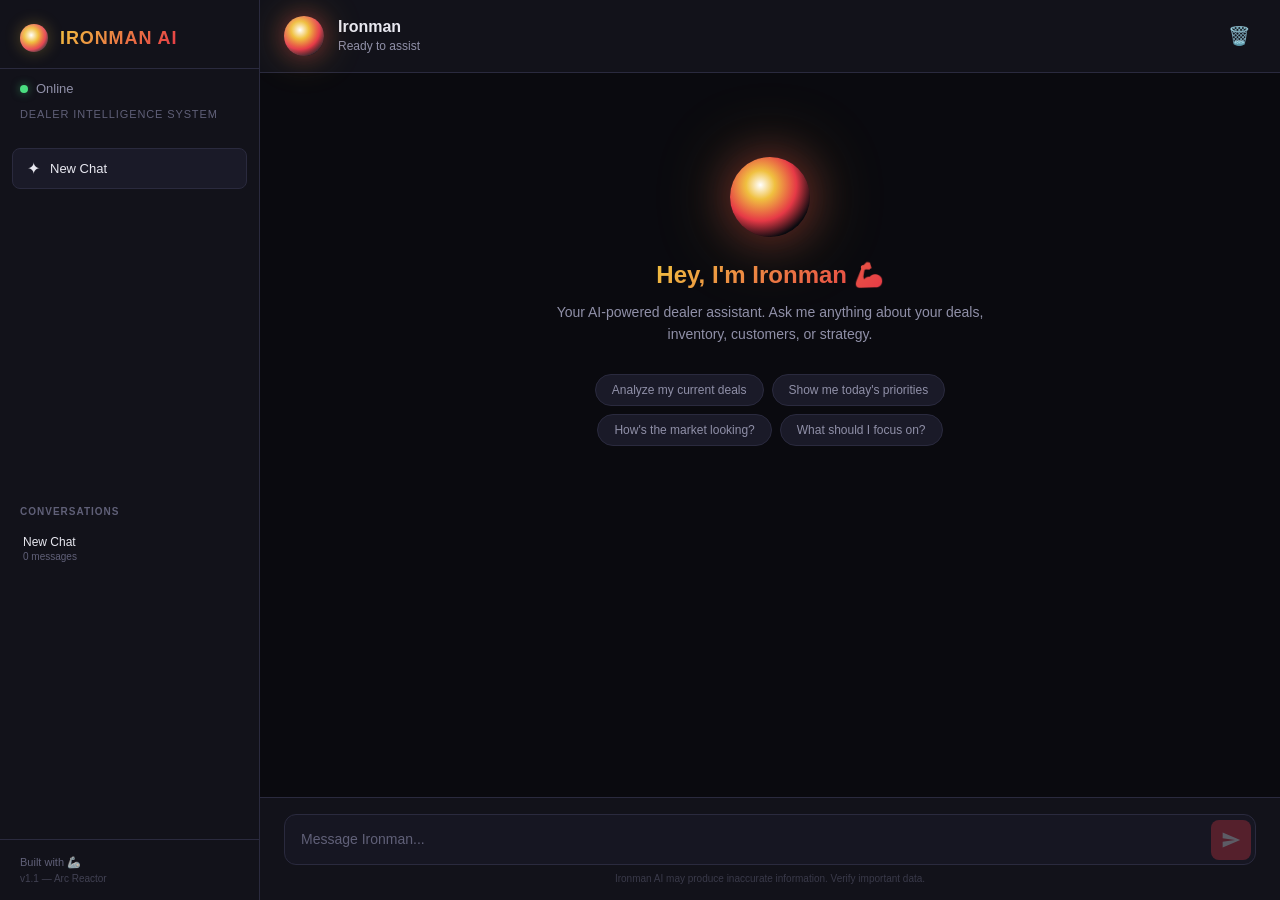
==== index.html @ 2b6a8eef "v1.1 — Ironman fully implemented 🦾 - Secure backend: Gateway token via env vars (no more hardcoded s" ====
<!DOCTYPE html>
<html lang="en">
<head>
  <meta charset="UTF-8" />
  <meta name="viewport" content="width=device-width, initial-scale=1.0" />
  <title>Ironman AI — Dealer Assistant</title>
  <link rel="stylesheet" href="style.css" />
  <link rel="icon" type="image/svg+xml" href="data:image/svg+xml,<svg xmlns='http://www.w3.org/2000/svg' viewBox='0 0 100 100'><text y='.9em' font-size='90'>🦾</text></svg>" />
</head>
<body>
  <div class="app">
    <!-- Sidebar -->
    <aside class="sidebar" id="sidebar">
      <div class="sidebar-header">
        <div class="logo">
          <div class="arc-reactor-sm"></div>
          <span class="logo-text">IRONMAN AI</span>
        </div>
      </div>
      <div class="sidebar-info">
        <div class="status-dot" id="statusDot"></div>
        <span id="statusText">Online</span>
      </div>
      <div class="sidebar-info subtitle">Dealer Intelligence System</div>
      <nav class="sidebar-nav">
        <button class="nav-btn active" onclick="newChat()">
          <span class="nav-icon">✦</span> New Chat
        </button>
      </nav>
      <div class="sidebar-conversations">
        <div class="conv-header">Conversations</div>
        <div id="conversationList"></div>
      </div>
      <div class="sidebar-footer">
        <div class="brand">Built with 🦾</div>
        <div class="version">v1.1 — Arc Reactor</div>
      </div>
    </aside>

    <!-- Main Chat Area -->
    <main class="chat-area">
      <!-- Header -->
      <header class="chat-header">
        <button class="menu-btn" id="menuToggle" aria-label="Toggle sidebar">☰</button>
        <div class="header-avatar">
          <div class="arc-reactor-pulse"></div>
        </div>
        <div class="header-info">
          <h1>Ironman</h1>
          <span class="header-sub">Ready to assist</span>
        </div>
        <div class="header-actions">
          <button class="icon-btn" onclick="clearChat()" title="Clear conversation">🗑️</button>
        </div>
      </header>

      <!-- Messages -->
      <div class="messages" id="messages">
        <div class="welcome">
          <div class="welcome-icon">
            <div class="arc-reactor-lg"></div>
          </div>
          <h2>Hey, I'm Ironman 🦾</h2>
          <p>Your AI-powered dealer assistant. Ask me anything about your deals, inventory, customers, or strategy.</p>
          <div class="suggestions">
            <button class="suggestion-chip" onclick="sendSuggestion('Analyze my current deals')">Analyze my current deals</button>
            <button class="suggestion-chip" onclick="sendSuggestion('Show me today\'s priorities')">Show me today's priorities</button>
            <button class="suggestion-chip" onclick="sendSuggestion('How\'s the market looking?')">How's the market looking?</button>
            <button class="suggestion-chip" onclick="sendSuggestion('What should I focus on?')">What should I focus on?</button>
          </div>
        </div>
      </div>

      <!-- Input Area -->
      <div class="input-area">
        <div class="input-wrapper">
          <textarea
            id="chatInput"
            rows="1"
            placeholder="Message Ironman..."
            onkeydown="handleKeyDown(event)"
            oninput="autoResize(this)"
          ></textarea>
          <button class="send-btn" id="sendBtn" onclick="sendMessage()" disabled>
            <svg viewBox="0 0 24 24" width="20" height="20" fill="currentColor">
              <path d="M2.01 21L23 12 2.01 3 2 10l15 2-15 2z" />
            </svg>
          </button>
        </div>
        <div class="input-footer">
          Ironman AI may produce inaccurate information. Verify important data.
        </div>
      </div>
    </main>
  </div>

  <script src="script.js"></script>
</body>
</html>
---- style.css ----
/* ============================================
   IRONMAN AI — Dealer Assistant
   Tony Stark / Arc Reactor Theme
   ============================================ */

:root {
  --bg-primary: #0a0a0f;
  --bg-secondary: #12121a;
  --bg-tertiary: #1a1a28;
  --bg-card: #1e1e2e;
  --bg-input: #161622;
  --text-primary: #e8e8f0;
  --text-secondary: #9090a8;
  --text-muted: #606078;
  --accent-red: #e63946;
  --accent-gold: #f0c040;
  --accent-orange: #d4572a;
  --arc-glow: rgba(224, 52, 68, 0.4);
  --arc-glow-gold: rgba(240, 192, 64, 0.3);
  --border-color: #2a2a3e;
  --border-accent: #3a3a5e;
  --shadow: 0 4px 24px rgba(0, 0, 0, 0.4);
  --radius-sm: 8px;
  --radius-md: 12px;
  --radius-lg: 20px;
  --transition: 0.25s cubic-bezier(0.4, 0, 0.2, 1);
}

* {
  margin: 0;
  padding: 0;
  box-sizing: border-box;
}

body {
  font-family: -apple-system, BlinkMacSystemFont, 'Segoe UI', Roboto, Oxygen, Ubuntu, sans-serif;
  background: var(--bg-primary);
  color: var(--text-primary);
  height: 100vh;
  overflow: hidden;
}

/* ===== APP LAYOUT ===== */
.app {
  display: flex;
  height: 100vh;
  width: 100vw;
}

/* ===== SIDEBAR ===== */
.sidebar {
  width: 260px;
  min-width: 260px;
  background: var(--bg-secondary);
  border-right: 1px solid var(--border-color);
  display: flex;
  flex-direction: column;
  padding: 0;
  transition: transform var(--transition);
  z-index: 100;
}

.sidebar-header {
  padding: 24px 20px 16px;
  border-bottom: 1px solid var(--border-color);
}

.logo {
  display: flex;
  align-items: center;
  gap: 12px;
}

.logo-text {
  font-size: 18px;
  font-weight: 700;
  letter-spacing: 0.05em;
  background: linear-gradient(135deg, var(--accent-gold), var(--accent-red));
  -webkit-background-clip: text;
  -webkit-text-fill-color: transparent;
  background-clip: text;
}

.arc-reactor-sm {
  width: 28px;
  height: 28px;
  border-radius: 50%;
  background: radial-gradient(circle at 40% 40%, #fff 0%, var(--accent-gold) 30%, var(--accent-red) 60%, transparent 80%);
  box-shadow: 0 0 16px var(--arc-glow-gold), inset 0 0 8px rgba(255,255,255,0.3);
  flex-shrink: 0;
}

.sidebar-info {
  padding: 12px 20px;
  display: flex;
  align-items: center;
  gap: 8px;
  font-size: 13px;
  color: var(--text-secondary);
}

.sidebar-info.subtitle {
  padding-top: 0;
  font-size: 11px;
  text-transform: uppercase;
  letter-spacing: 0.08em;
  color: var(--text-muted);
}

.status-dot {
  width: 8px;
  height: 8px;
  border-radius: 50%;
  background: #4ade80;
  box-shadow: 0 0 8px rgba(74, 222, 128, 0.5);
  animation: pulse-dot 2s infinite;
}

@keyframes pulse-dot {
  0%, 100% { opacity: 1; }
  50% { opacity: 0.5; }
}

.sidebar-nav {
  flex: 1;
  padding: 16px 12px;
}

.nav-btn {
  display: flex;
  align-items: center;
  gap: 10px;
  width: 100%;
  padding: 10px 14px;
  border: 1px solid var(--border-color);
  border-radius: var(--radius-sm);
  background: var(--bg-tertiary);
  color: var(--text-primary);
  font-size: 13px;
  cursor: pointer;
  transition: all var(--transition);
}

.nav-btn:hover {
  background: var(--bg-card);
  border-color: var(--accent-gold);
  box-shadow: 0 0 12px rgba(240, 192, 64, 0.1);
}

.nav-icon {
  font-size: 16px;
}

.sidebar-conversations {
  flex: 1;
  overflow-y: auto;
  padding: 8px 0;
}

.sidebar-conversations::-webkit-scrollbar {
  width: 4px;
}

.sidebar-conversations::-webkit-scrollbar-thumb {
  background: var(--border-color);
  border-radius: 2px;
}

.conv-header {
  padding: 4px 20px 8px;
  font-size: 10px;
  text-transform: uppercase;
  letter-spacing: 0.1em;
  color: var(--text-muted);
  font-weight: 600;
}

.conv-empty {
  padding: 20px;
  font-size: 12px;
  color: var(--text-muted);
  text-align: center;
}

.conv-item {
  display: flex;
  flex-direction: column;
  padding: 10px 20px;
  cursor: pointer;
  transition: background var(--transition);
  border-left: 3px solid transparent;
  position: relative;
}

.conv-item:hover {
  background: var(--bg-tertiary);
}

.conv-item.active {
  background: rgba(224, 52, 68, 0.08);
  border-left-color: var(--accent-red);
}

.conv-title {
  font-size: 12px;
  color: var(--text-primary);
  white-space: nowrap;
  overflow: hidden;
  text-overflow: ellipsis;
  padding-right: 20px;
}

.conv-meta {
  font-size: 10px;
  color: var(--text-muted);
  margin-top: 2px;
}

.conv-del {
  position: absolute;
  right: 12px;
  top: 50%;
  transform: translateY(-50%);
  background: none;
  border: none;
  color: var(--text-muted);
  font-size: 14px;
  cursor: pointer;
  opacity: 0;
  transition: opacity var(--transition);
  padding: 4px;
  border-radius: 4px;
}

.conv-item:hover .conv-del {
  opacity: 0.6;
}

.conv-del:hover {
  opacity: 1 !important;
  color: var(--accent-red);
}

.sidebar-footer {
  padding: 16px 20px;
  border-top: 1px solid var(--border-color);
  font-size: 11px;
  color: var(--text-muted);
}

.version {
  margin-top: 4px;
  font-size: 10px;
  opacity: 0.6;
}

/* ===== CHAT AREA ===== */
.chat-area {
  flex: 1;
  display: flex;
  flex-direction: column;
  min-width: 0;
  background: var(--bg-primary);
}

/* Chat Header */
.chat-header {
  display: flex;
  align-items: center;
  gap: 14px;
  padding: 16px 24px;
  border-bottom: 1px solid var(--border-color);
  background: var(--bg-secondary);
}

.menu-btn {
  display: none;
  background: none;
  border: none;
  color: var(--text-secondary);
  font-size: 22px;
  cursor: pointer;
  padding: 4px;
}

.header-avatar {
  position: relative;
}

.arc-reactor-pulse {
  width: 40px;
  height: 40px;
  border-radius: 50%;
  background: radial-gradient(circle at 40% 35%, #fff 0%, var(--accent-gold) 25%, var(--accent-red) 55%, var(--bg-primary) 80%);
  box-shadow:
    0 0 20px var(--arc-glow),
    0 0 40px var(--arc-glow-gold),
    inset 0 0 10px rgba(255,255,255,0.2);
  animation: reactor-pulse 3s ease-in-out infinite;
}

@keyframes reactor-pulse {
  0%, 100% { box-shadow: 0 0 20px var(--arc-glow), 0 0 40px var(--arc-glow-gold); }
  50% { box-shadow: 0 0 30px var(--arc-glow), 0 0 60px var(--arc-glow-gold), 0 0 80px rgba(224, 52, 68, 0.15); }
}

.header-info h1 {
  font-size: 16px;
  font-weight: 600;
}

.header-sub {
  font-size: 12px;
  color: var(--text-secondary);
}

.header-actions {
  margin-left: auto;
}

.icon-btn {
  background: none;
  border: none;
  color: var(--text-muted);
  font-size: 18px;
  cursor: pointer;
  padding: 6px;
  border-radius: var(--radius-sm);
  transition: all var(--transition);
}

.icon-btn:hover {
  color: var(--text-primary);
  background: var(--bg-tertiary);
}

/* ===== MESSAGES ===== */
.messages {
  flex: 1;
  overflow-y: auto;
  padding: 24px;
  scroll-behavior: smooth;
}

.messages::-webkit-scrollbar {
  width: 6px;
}

.messages::-webkit-scrollbar-track {
  background: transparent;
}

.messages::-webkit-scrollbar-thumb {
  background: var(--border-color);
  border-radius: 3px;
}

/* Welcome */
.welcome {
  display: flex;
  flex-direction: column;
  align-items: center;
  justify-content: center;
  text-align: center;
  padding: 60px 20px;
  min-height: 400px;
}

.welcome-icon {
  margin-bottom: 24px;
}

.arc-reactor-lg {
  width: 80px;
  height: 80px;
  border-radius: 50%;
  background: radial-gradient(circle at 38% 35%, #fff 0%, var(--accent-gold) 20%, var(--accent-red) 50%, transparent 75%);
  box-shadow: 0 0 40px var(--arc-glow), 0 0 80px var(--arc-glow-gold);
  animation: reactor-pulse-lg 3s ease-in-out infinite;
}

@keyframes reactor-pulse-lg {
  0%, 100% { box-shadow: 0 0 40px var(--arc-glow), 0 0 80px var(--arc-glow-gold); }
  50% { box-shadow: 0 0 60px var(--arc-glow), 0 0 100px var(--arc-glow-gold), 0 0 140px rgba(224, 52, 68, 0.15); }
}

.welcome h2 {
  font-size: 24px;
  font-weight: 600;
  margin-bottom: 12px;
  background: linear-gradient(135deg, var(--accent-gold), var(--accent-red));
  -webkit-background-clip: text;
  -webkit-text-fill-color: transparent;
  background-clip: text;
}

.welcome p {
  font-size: 14px;
  color: var(--text-secondary);
  max-width: 460px;
  line-height: 1.6;
  margin-bottom: 28px;
}

.suggestions {
  display: flex;
  flex-wrap: wrap;
  gap: 8px;
  justify-content: center;
  max-width: 500px;
}

.suggestion-chip {
  padding: 8px 16px;
  border: 1px solid var(--border-color);
  border-radius: 20px;
  background: var(--bg-tertiary);
  color: var(--text-secondary);
  font-size: 12px;
  cursor: pointer;
  transition: all var(--transition);
  white-space: nowrap;
}

.suggestion-chip:hover {
  border-color: var(--accent-gold);
  color: var(--accent-gold);
  background: rgba(240, 192, 64, 0.08);
  box-shadow: 0 0 12px rgba(240, 192, 64, 0.1);
}

/* Message Bubbles */
.message {
  display: flex;
  margin-bottom: 20px;
  animation: message-in 0.3s ease-out;
}

@keyframes message-in {
  from { opacity: 0; transform: translateY(8px); }
  to { opacity: 1; transform: translateY(0); }
}

.message.user {
  justify-content: flex-end;
}

.message.assistant {
  justify-content: flex-start;
}

.bubble {
  max-width: 75%;
  padding: 12px 18px;
  border-radius: var(--radius-md);
  font-size: 14px;
  line-height: 1.5;
  word-wrap: break-word;
}

.message.user .bubble {
  background: linear-gradient(135deg, var(--accent-red), #b91c1c);
  color: #fff;
  border-bottom-right-radius: 4px;
  box-shadow: 0 2px 8px rgba(224, 52, 68, 0.2);
}

.message.assistant .bubble {
  background: var(--bg-card);
  border: 1px solid var(--border-color);
  border-bottom-left-radius: 4px;
  color: var(--text-primary);
}

.assistant-avatar {
  width: 32px;
  height: 32px;
  border-radius: 50%;
  margin-right: 10px;
  flex-shrink: 0;
  background: radial-gradient(circle at 40% 35%, rgba(255,255,255,0.8) 0%, var(--accent-gold) 25%, var(--accent-red) 55%, transparent 75%);
  box-shadow: 0 0 10px var(--arc-glow);
  display: flex;
  align-items: center;
  justify-content: center;
  font-size: 14px;
}

.message-time {
  font-size: 10px;
  color: var(--text-muted);
  margin-top: 4px;
  opacity: 0.7;
}

/* Typing indicator */
.typing-indicator {
  display: flex;
  align-items: center;
  gap: 4px;
  padding: 4px 0;
}

.typing-indicator span {
  width: 6px;
  height: 6px;
  border-radius: 50%;
  background: var(--text-muted);
  animation: typing 1.4s infinite;
}

.typing-indicator span:nth-child(2) { animation-delay: 0.2s; }
.typing-indicator span:nth-child(3) { animation-delay: 0.4s; }

@keyframes typing {
  0%, 60%, 100% { opacity: 0.3; transform: translateY(0); }
  30% { opacity: 1; transform: translateY(-4px); }
}

/* Error message */
.message.error .bubble {
  background: rgba(224, 52, 68, 0.15);
  border: 1px solid rgba(224, 52, 68, 0.3);
  color: #f87171;
}

/* Code blocks */
.code-block {
  margin: 8px 0;
  border-radius: 8px;
  overflow: hidden;
  border: 1px solid var(--border-color);
  background: #0d0d1a;
}

.code-header {
  padding: 4px 12px;
  font-size: 10px;
  text-transform: uppercase;
  letter-spacing: 0.05em;
  color: var(--text-muted);
  background: #151525;
  border-bottom: 1px solid var(--border-color);
}

.code-block pre {
  padding: 12px 16px;
  margin: 0;
  overflow-x: auto;
  font-size: 12px;
  line-height: 1.5;
  font-family: 'SF Mono', 'Fira Code', 'Cascadia Code', Consolas, monospace;
  color: #a8d8ea;
}

.code-block code {
  background: none;
  padding: 0;
  font-size: inherit;
}

.bubble code {
  background: rgba(255,255,255,0.08);
  padding: 2px 6px;
  border-radius: 4px;
  font-size: 13px;
  font-family: 'SF Mono', 'Fira Code', Consolas, monospace;
  color: #f0c040;
}

.bullet, .num-list {
  font-weight: 600;
  color: var(--accent-gold);
}

/* ===== INPUT AREA ===== */
.input-area {
  padding: 16px 24px 12px;
  border-top: 1px solid var(--border-color);
  background: var(--bg-secondary);
}

.input-wrapper {
  display: flex;
  align-items: flex-end;
  gap: 8px;
  background: var(--bg-input);
  border: 1px solid var(--border-color);
  border-radius: var(--radius-md);
  padding: 4px 4px 4px 16px;
  transition: border-color var(--transition);
}

.input-wrapper:focus-within {
  border-color: var(--accent-gold);
  box-shadow: 0 0 16px rgba(240, 192, 64, 0.08);
}

textarea {
  flex: 1;
  background: transparent;
  border: none;
  outline: none;
  color: var(--text-primary);
  font-size: 14px;
  font-family: inherit;
  line-height: 1.5;
  padding: 10px 0;
  resize: none;
  max-height: 120px;
}

textarea::placeholder {
  color: var(--text-muted);
}

.send-btn {
  width: 40px;
  height: 40px;
  border-radius: var(--radius-sm);
  border: none;
  background: var(--accent-red);
  color: #fff;
  display: flex;
  align-items: center;
  justify-content: center;
  cursor: pointer;
  transition: all var(--transition);
  flex-shrink: 0;
}

.send-btn:hover:not(:disabled) {
  background: #dc2626;
  box-shadow: 0 0 16px rgba(224, 52, 68, 0.4);
}

.send-btn:disabled {
  opacity: 0.3;
  cursor: not-allowed;
}

.input-footer {
  text-align: center;
  font-size: 10px;
  color: var(--text-muted);
  padding: 8px 0 4px;
  opacity: 0.5;
}

/* ===== RESPONSIVE ===== */
@media (max-width: 768px) {
  .sidebar {
    position: fixed;
    left: 0;
    top: 0;
    height: 100vh;
    transform: translateX(-100%);
    box-shadow: var(--shadow);
  }

  .sidebar.open {
    transform: translateX(0);
  }

  .menu-btn {
    display: block;
  }

  .chat-header {
    padding: 12px 16px;
  }

  .messages {
    padding: 16px;
  }

  .welcome {
    padding: 40px 16px;
    min-height: 300px;
  }

  .bubble {
    max-width: 88%;
  }

  .input-area {
    padding: 12px 16px 8px;
  }

  .suggestions {
    flex-direction: column;
    align-items: stretch;
  }

  .suggestion-chip {
    text-align: center;
  }
}

@media (max-width: 480px) {
  .welcome h2 {
    font-size: 20px;
  }

  .arc-reactor-lg {
    width: 60px;
    height: 60px;
  }
}
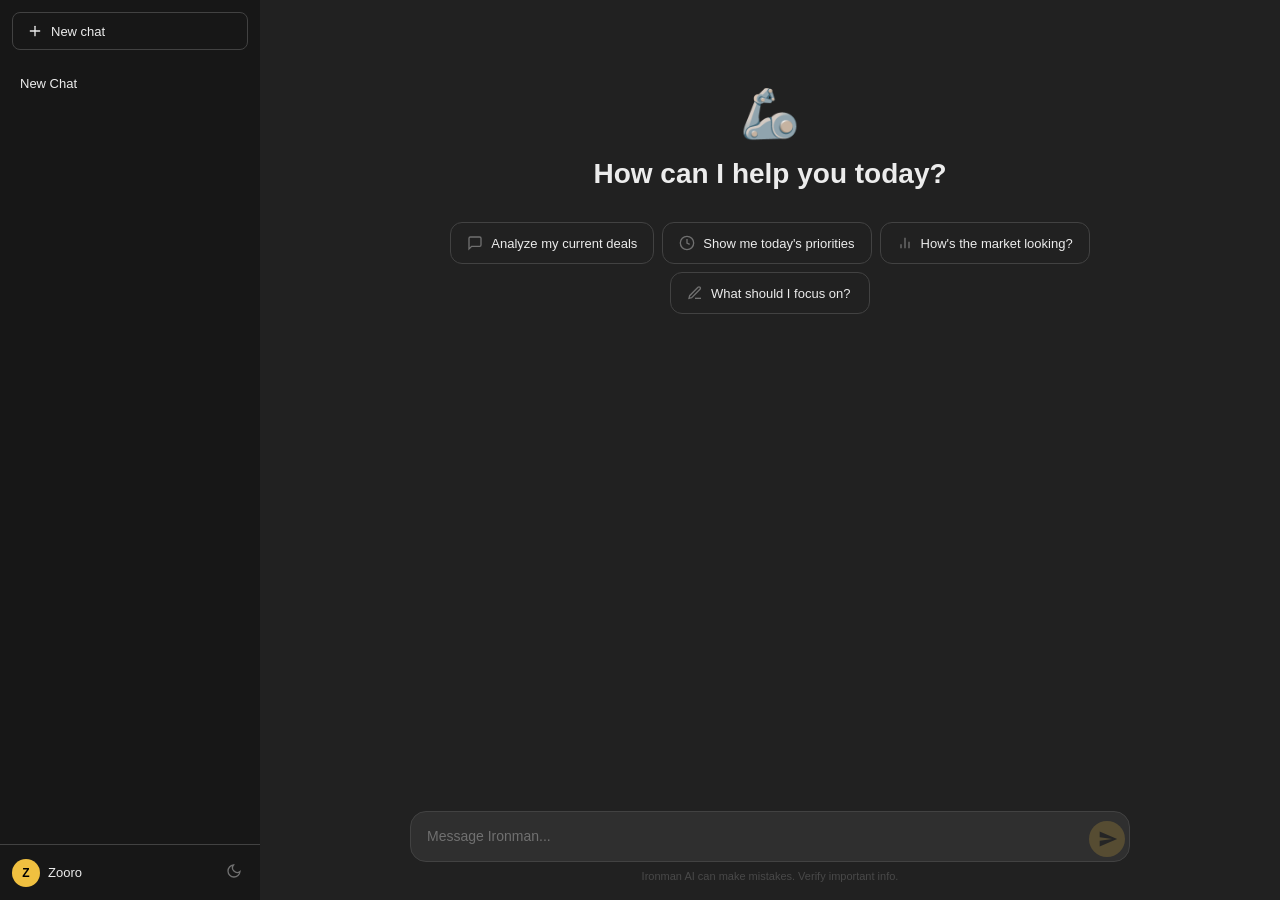
==== commit c0b76212: "🎨 ChatGPT-inspired redesign — cleaner, more minimal - Redesigned UI to match ChatGPT look & feel - C" ====
--- a/index.html
+++ b/index.html
@@ -12,61 +12,49 @@
     <!-- Sidebar -->
     <aside class="sidebar" id="sidebar">
       <div class="sidebar-header">
-        <div class="logo">
-          <div class="arc-reactor-sm"></div>
-          <span class="logo-text">IRONMAN AI</span>
-        </div>
+        <button class="new-chat-btn" onclick="newChat()">
+          <svg width="16" height="16" viewBox="0 0 24 24" fill="none" stroke="currentColor" stroke-width="2" stroke-linecap="round"><line x1="12" y1="5" x2="12" y2="19"/><line x1="5" y1="12" x2="19" y2="12"/></svg>
+          New chat
+        </button>
       </div>
-      <div class="sidebar-info">
-        <div class="status-dot" id="statusDot"></div>
-        <span id="statusText">Online</span>
-      </div>
-      <div class="sidebar-info subtitle">Dealer Intelligence System</div>
-      <nav class="sidebar-nav">
-        <button class="nav-btn active" onclick="newChat()">
-          <span class="nav-icon">✦</span> New Chat
-        </button>
-      </nav>
       <div class="sidebar-conversations">
-        <div class="conv-header">Conversations</div>
         <div id="conversationList"></div>
       </div>
       <div class="sidebar-footer">
-        <div class="brand">Built with 🦾</div>
-        <div class="version">v1.1 — Arc Reactor</div>
+        <div class="sidebar-user">
+          <div class="user-avatar">Z</div>
+          <span>Zooro</span>
+        </div>
+        <button class="theme-toggle" onclick="toggleTheme()" title="Toggle theme">
+          <svg width="16" height="16" viewBox="0 0 24 24" fill="none" stroke="currentColor" stroke-width="2"><path d="M21 12.79A9 9 0 1 1 11.21 3 7 7 0 0 0 21 12.79z"/></svg>
+        </button>
       </div>
     </aside>
 
     <!-- Main Chat Area -->
     <main class="chat-area">
-      <!-- Header -->
-      <header class="chat-header">
-        <button class="menu-btn" id="menuToggle" aria-label="Toggle sidebar">☰</button>
-        <div class="header-avatar">
-          <div class="arc-reactor-pulse"></div>
-        </div>
-        <div class="header-info">
-          <h1>Ironman</h1>
-          <span class="header-sub">Ready to assist</span>
-        </div>
-        <div class="header-actions">
-          <button class="icon-btn" onclick="clearChat()" title="Clear conversation">🗑️</button>
-        </div>
-      </header>
-
       <!-- Messages -->
       <div class="messages" id="messages">
         <div class="welcome">
-          <div class="welcome-icon">
-            <div class="arc-reactor-lg"></div>
-          </div>
-          <h2>Hey, I'm Ironman 🦾</h2>
-          <p>Your AI-powered dealer assistant. Ask me anything about your deals, inventory, customers, or strategy.</p>
+          <div class="welcome-icon">🦾</div>
+          <h2>How can I help you today?</h2>
           <div class="suggestions">
-            <button class="suggestion-chip" onclick="sendSuggestion('Analyze my current deals')">Analyze my current deals</button>
-            <button class="suggestion-chip" onclick="sendSuggestion('Show me today\'s priorities')">Show me today's priorities</button>
-            <button class="suggestion-chip" onclick="sendSuggestion('How\'s the market looking?')">How's the market looking?</button>
-            <button class="suggestion-chip" onclick="sendSuggestion('What should I focus on?')">What should I focus on?</button>
+            <button class="suggestion-chip" onclick="sendSuggestion('Analyze my current deals')">
+              <svg width="16" height="16" viewBox="0 0 24 24" fill="none" stroke="currentColor" stroke-width="2"><path d="M21 15a2 2 0 0 1-2 2H7l-4 4V5a2 2 0 0 1 2-2h14a2 2 0 0 1 2 2z"/></svg>
+              Analyze my current deals
+            </button>
+            <button class="suggestion-chip" onclick="sendSuggestion('Show me today\'s priorities')">
+              <svg width="16" height="16" viewBox="0 0 24 24" fill="none" stroke="currentColor" stroke-width="2"><circle cx="12" cy="12" r="10"/><polyline points="12 6 12 12 16 14"/></svg>
+              Show me today's priorities
+            </button>
+            <button class="suggestion-chip" onclick="sendSuggestion('How\'s the market looking?')">
+              <svg width="16" height="16" viewBox="0 0 24 24" fill="none" stroke="currentColor" stroke-width="2"><line x1="18" y1="20" x2="18" y2="10"/><line x1="12" y1="20" x2="12" y2="4"/><line x1="6" y1="20" x2="6" y2="14"/></svg>
+              How's the market looking?
+            </button>
+            <button class="suggestion-chip" onclick="sendSuggestion('What should I focus on?')">
+              <svg width="16" height="16" viewBox="0 0 24 24" fill="none" stroke="currentColor" stroke-width="2"><path d="M12 20h9"/><path d="M16.5 3.5a2.121 2.121 0 0 1 3 3L7 19l-4 1 1-4L16.5 3.5z"/></svg>
+              What should I focus on?
+            </button>
           </div>
         </div>
       </div>
@@ -88,7 +76,7 @@
           </button>
         </div>
         <div class="input-footer">
-          Ironman AI may produce inaccurate information. Verify important data.
+          Ironman AI can make mistakes. Verify important info.
         </div>
       </div>
     </main>
--- a/style.css
+++ b/style.css
@@ -1,29 +1,28 @@
 /* ============================================
    IRONMAN AI — Dealer Assistant
-   Tony Stark / Arc Reactor Theme
+   ChatGPT-inspired Design
    ============================================ */
 
 :root {
-  --bg-primary: #0a0a0f;
-  --bg-secondary: #12121a;
-  --bg-tertiary: #1a1a28;
-  --bg-card: #1e1e2e;
-  --bg-input: #161622;
-  --text-primary: #e8e8f0;
-  --text-secondary: #9090a8;
-  --text-muted: #606078;
-  --accent-red: #e63946;
-  --accent-gold: #f0c040;
-  --accent-orange: #d4572a;
-  --arc-glow: rgba(224, 52, 68, 0.4);
-  --arc-glow-gold: rgba(240, 192, 64, 0.3);
-  --border-color: #2a2a3e;
-  --border-accent: #3a3a5e;
-  --shadow: 0 4px 24px rgba(0, 0, 0, 0.4);
+  --bg-primary: #212121;
+  --bg-secondary: #171717;
+  --bg-tertiary: #2f2f2f;
+  --bg-hover: #3a3a3a;
+  --bg-input: #2f2f2f;
+  --text-primary: #ececec;
+  --text-secondary: #b4b4b4;
+  --text-muted: #707070;
+  --border-color: #424242;
+  --accent: #f0c040;
+  --accent-hover: #f5d060;
+  --user-bubble: #2f2f2f;
+  --assistant-bubble: transparent;
+  --shadow: 0 2px 8px rgba(0,0,0,0.3);
   --radius-sm: 8px;
   --radius-md: 12px;
-  --radius-lg: 20px;
-  --transition: 0.25s cubic-bezier(0.4, 0, 0.2, 1);
+  --radius-lg: 16px;
+  --sidebar-width: 260px;
+  --font: 'Segoe UI', -apple-system, BlinkMacSystemFont, Roboto, Oxygen, Ubuntu, sans-serif;
 }
 
 * {
@@ -33,7 +32,7 @@
 }
 
 body {
-  font-family: -apple-system, BlinkMacSystemFont, 'Segoe UI', Roboto, Oxygen, Ubuntu, sans-serif;
+  font-family: var(--font);
   background: var(--bg-primary);
   color: var(--text-primary);
   height: 100vh;
@@ -49,132 +48,53 @@
 
 /* ===== SIDEBAR ===== */
 .sidebar {
-  width: 260px;
-  min-width: 260px;
+  width: var(--sidebar-width);
+  min-width: var(--sidebar-width);
   background: var(--bg-secondary);
-  border-right: 1px solid var(--border-color);
   display: flex;
   flex-direction: column;
-  padding: 0;
-  transition: transform var(--transition);
+  transition: transform 0.2s ease;
   z-index: 100;
 }
 
 .sidebar-header {
-  padding: 24px 20px 16px;
-  border-bottom: 1px solid var(--border-color);
-}
-
-.logo {
-  display: flex;
-  align-items: center;
-  gap: 12px;
-}
-
-.logo-text {
-  font-size: 18px;
-  font-weight: 700;
-  letter-spacing: 0.05em;
-  background: linear-gradient(135deg, var(--accent-gold), var(--accent-red));
-  -webkit-background-clip: text;
-  -webkit-text-fill-color: transparent;
-  background-clip: text;
-}
-
-.arc-reactor-sm {
-  width: 28px;
-  height: 28px;
-  border-radius: 50%;
-  background: radial-gradient(circle at 40% 40%, #fff 0%, var(--accent-gold) 30%, var(--accent-red) 60%, transparent 80%);
-  box-shadow: 0 0 16px var(--arc-glow-gold), inset 0 0 8px rgba(255,255,255,0.3);
-  flex-shrink: 0;
-}
-
-.sidebar-info {
-  padding: 12px 20px;
+  padding: 12px;
+}
+
+.new-chat-btn {
   display: flex;
   align-items: center;
   gap: 8px;
-  font-size: 13px;
-  color: var(--text-secondary);
-}
-
-.sidebar-info.subtitle {
-  padding-top: 0;
-  font-size: 11px;
-  text-transform: uppercase;
-  letter-spacing: 0.08em;
-  color: var(--text-muted);
-}
-
-.status-dot {
-  width: 8px;
-  height: 8px;
-  border-radius: 50%;
-  background: #4ade80;
-  box-shadow: 0 0 8px rgba(74, 222, 128, 0.5);
-  animation: pulse-dot 2s infinite;
-}
-
-@keyframes pulse-dot {
-  0%, 100% { opacity: 1; }
-  50% { opacity: 0.5; }
-}
-
-.sidebar-nav {
-  flex: 1;
-  padding: 16px 12px;
-}
-
-.nav-btn {
-  display: flex;
-  align-items: center;
-  gap: 10px;
   width: 100%;
   padding: 10px 14px;
   border: 1px solid var(--border-color);
   border-radius: var(--radius-sm);
-  background: var(--bg-tertiary);
+  background: transparent;
   color: var(--text-primary);
   font-size: 13px;
   cursor: pointer;
-  transition: all var(--transition);
-}
-
-.nav-btn:hover {
-  background: var(--bg-card);
-  border-color: var(--accent-gold);
-  box-shadow: 0 0 12px rgba(240, 192, 64, 0.1);
-}
-
-.nav-icon {
-  font-size: 16px;
+  transition: background 0.15s;
+  font-family: inherit;
+}
+
+.new-chat-btn:hover {
+  background: var(--bg-hover);
 }
 
 .sidebar-conversations {
   flex: 1;
   overflow-y: auto;
-  padding: 8px 0;
+  padding: 4px 8px;
 }
 
 .sidebar-conversations::-webkit-scrollbar {
   width: 4px;
 }
-
 .sidebar-conversations::-webkit-scrollbar-thumb {
   background: var(--border-color);
   border-radius: 2px;
 }
 
-.conv-header {
-  padding: 4px 20px 8px;
-  font-size: 10px;
-  text-transform: uppercase;
-  letter-spacing: 0.1em;
-  color: var(--text-muted);
-  font-weight: 600;
-}
-
 .conv-empty {
   padding: 20px;
   font-size: 12px;
@@ -185,40 +105,34 @@
 .conv-item {
   display: flex;
   flex-direction: column;
-  padding: 10px 20px;
+  padding: 10px 12px;
   cursor: pointer;
-  transition: background var(--transition);
-  border-left: 3px solid transparent;
+  border-radius: var(--radius-sm);
+  transition: background 0.15s;
   position: relative;
+  margin-bottom: 2px;
 }
 
 .conv-item:hover {
+  background: var(--bg-hover);
+}
+
+.conv-item.active {
   background: var(--bg-tertiary);
 }
 
-.conv-item.active {
-  background: rgba(224, 52, 68, 0.08);
-  border-left-color: var(--accent-red);
-}
-
 .conv-title {
-  font-size: 12px;
+  font-size: 13px;
   color: var(--text-primary);
   white-space: nowrap;
   overflow: hidden;
   text-overflow: ellipsis;
-  padding-right: 20px;
-}
-
-.conv-meta {
-  font-size: 10px;
-  color: var(--text-muted);
-  margin-top: 2px;
+  padding-right: 24px;
 }
 
 .conv-del {
   position: absolute;
-  right: 12px;
+  right: 8px;
   top: 50%;
   transform: translateY(-50%);
   background: none;
@@ -227,31 +141,62 @@
   font-size: 14px;
   cursor: pointer;
   opacity: 0;
-  transition: opacity var(--transition);
+  transition: opacity 0.15s;
   padding: 4px;
   border-radius: 4px;
+  line-height: 1;
 }
 
 .conv-item:hover .conv-del {
   opacity: 0.6;
 }
-
 .conv-del:hover {
   opacity: 1 !important;
-  color: var(--accent-red);
+  color: var(--text-primary);
 }
 
 .sidebar-footer {
-  padding: 16px 20px;
+  padding: 12px;
   border-top: 1px solid var(--border-color);
-  font-size: 11px;
-  color: var(--text-muted);
-}
-
-.version {
-  margin-top: 4px;
-  font-size: 10px;
-  opacity: 0.6;
+  display: flex;
+  align-items: center;
+  justify-content: space-between;
+}
+
+.sidebar-user {
+  display: flex;
+  align-items: center;
+  gap: 8px;
+  font-size: 13px;
+  color: var(--text-primary);
+}
+
+.user-avatar {
+  width: 28px;
+  height: 28px;
+  border-radius: 50%;
+  background: var(--accent);
+  color: #000;
+  display: flex;
+  align-items: center;
+  justify-content: center;
+  font-size: 12px;
+  font-weight: 700;
+}
+
+.theme-toggle {
+  background: none;
+  border: none;
+  color: var(--text-muted);
+  cursor: pointer;
+  padding: 6px;
+  border-radius: 6px;
+  transition: background 0.15s, color 0.15s;
+}
+
+.theme-toggle:hover {
+  background: var(--bg-hover);
+  color: var(--text-primary);
 }
 
 /* ===== CHAT AREA ===== */
@@ -261,95 +206,23 @@
   flex-direction: column;
   min-width: 0;
   background: var(--bg-primary);
-}
-
-/* Chat Header */
-.chat-header {
-  display: flex;
-  align-items: center;
-  gap: 14px;
-  padding: 16px 24px;
-  border-bottom: 1px solid var(--border-color);
-  background: var(--bg-secondary);
-}
-
-.menu-btn {
-  display: none;
-  background: none;
-  border: none;
-  color: var(--text-secondary);
-  font-size: 22px;
-  cursor: pointer;
-  padding: 4px;
-}
-
-.header-avatar {
   position: relative;
-}
-
-.arc-reactor-pulse {
-  width: 40px;
-  height: 40px;
-  border-radius: 50%;
-  background: radial-gradient(circle at 40% 35%, #fff 0%, var(--accent-gold) 25%, var(--accent-red) 55%, var(--bg-primary) 80%);
-  box-shadow:
-    0 0 20px var(--arc-glow),
-    0 0 40px var(--arc-glow-gold),
-    inset 0 0 10px rgba(255,255,255,0.2);
-  animation: reactor-pulse 3s ease-in-out infinite;
-}
-
-@keyframes reactor-pulse {
-  0%, 100% { box-shadow: 0 0 20px var(--arc-glow), 0 0 40px var(--arc-glow-gold); }
-  50% { box-shadow: 0 0 30px var(--arc-glow), 0 0 60px var(--arc-glow-gold), 0 0 80px rgba(224, 52, 68, 0.15); }
-}
-
-.header-info h1 {
-  font-size: 16px;
-  font-weight: 600;
-}
-
-.header-sub {
-  font-size: 12px;
-  color: var(--text-secondary);
-}
-
-.header-actions {
-  margin-left: auto;
-}
-
-.icon-btn {
-  background: none;
-  border: none;
-  color: var(--text-muted);
-  font-size: 18px;
-  cursor: pointer;
-  padding: 6px;
-  border-radius: var(--radius-sm);
-  transition: all var(--transition);
-}
-
-.icon-btn:hover {
-  color: var(--text-primary);
-  background: var(--bg-tertiary);
 }
 
 /* ===== MESSAGES ===== */
 .messages {
   flex: 1;
   overflow-y: auto;
-  padding: 24px;
+  padding: 0;
   scroll-behavior: smooth;
 }
 
 .messages::-webkit-scrollbar {
   width: 6px;
 }
-
 .messages::-webkit-scrollbar-track {
   background: transparent;
 }
-
 .messages::-webkit-scrollbar-thumb {
   background: var(--border-color);
   border-radius: 3px;
@@ -362,44 +235,22 @@
   align-items: center;
   justify-content: center;
   text-align: center;
-  padding: 60px 20px;
+  padding: 80px 20px;
   min-height: 400px;
+  max-width: 720px;
+  margin: 0 auto;
 }
 
 .welcome-icon {
-  margin-bottom: 24px;
-}
-
-.arc-reactor-lg {
-  width: 80px;
-  height: 80px;
-  border-radius: 50%;
-  background: radial-gradient(circle at 38% 35%, #fff 0%, var(--accent-gold) 20%, var(--accent-red) 50%, transparent 75%);
-  box-shadow: 0 0 40px var(--arc-glow), 0 0 80px var(--arc-glow-gold);
-  animation: reactor-pulse-lg 3s ease-in-out infinite;
-}
-
-@keyframes reactor-pulse-lg {
-  0%, 100% { box-shadow: 0 0 40px var(--arc-glow), 0 0 80px var(--arc-glow-gold); }
-  50% { box-shadow: 0 0 60px var(--arc-glow), 0 0 100px var(--arc-glow-gold), 0 0 140px rgba(224, 52, 68, 0.15); }
+  font-size: 48px;
+  margin-bottom: 16px;
 }
 
 .welcome h2 {
-  font-size: 24px;
+  font-size: 28px;
   font-weight: 600;
-  margin-bottom: 12px;
-  background: linear-gradient(135deg, var(--accent-gold), var(--accent-red));
-  -webkit-background-clip: text;
-  -webkit-text-fill-color: transparent;
-  background-clip: text;
-}
-
-.welcome p {
-  font-size: 14px;
-  color: var(--text-secondary);
-  max-width: 460px;
-  line-height: 1.6;
-  margin-bottom: 28px;
+  margin-bottom: 8px;
+  color: var(--text-primary);
 }
 
 .suggestions {
@@ -407,90 +258,100 @@
   flex-wrap: wrap;
   gap: 8px;
   justify-content: center;
-  max-width: 500px;
+  margin-top: 24px;
 }
 
 .suggestion-chip {
-  padding: 8px 16px;
+  display: flex;
+  align-items: center;
+  gap: 8px;
+  padding: 12px 16px;
   border: 1px solid var(--border-color);
-  border-radius: 20px;
+  border-radius: var(--radius-md);
+  background: transparent;
+  color: var(--text-primary);
+  font-size: 13px;
+  cursor: pointer;
+  transition: background 0.15s;
+  font-family: inherit;
+  text-align: left;
+  min-width: 200px;
+}
+
+.suggestion-chip svg {
+  flex-shrink: 0;
+  color: var(--text-muted);
+}
+
+.suggestion-chip:hover {
   background: var(--bg-tertiary);
-  color: var(--text-secondary);
-  font-size: 12px;
-  cursor: pointer;
-  transition: all var(--transition);
-  white-space: nowrap;
-}
-
-.suggestion-chip:hover {
-  border-color: var(--accent-gold);
-  color: var(--accent-gold);
-  background: rgba(240, 192, 64, 0.08);
-  box-shadow: 0 0 12px rgba(240, 192, 64, 0.1);
 }
 
 /* Message Bubbles */
+.message-scroll-area {
+  max-width: 768px;
+  margin: 0 auto;
+  width: 100%;
+  padding: 0 16px;
+}
+
 .message {
   display: flex;
-  margin-bottom: 20px;
-  animation: message-in 0.3s ease-out;
+  padding: 16px 24px;
+  gap: 16px;
+  animation: message-in 0.2s ease-out;
+  max-width: 768px;
+  margin: 0 auto;
+  width: 100%;
 }
 
 @keyframes message-in {
-  from { opacity: 0; transform: translateY(8px); }
-  to { opacity: 1; transform: translateY(0); }
+  from { opacity: 0; }
+  to { opacity: 1; }
 }
 
 .message.user {
-  justify-content: flex-end;
+  /* user messages just sit inline */
 }
 
 .message.assistant {
-  justify-content: flex-start;
+  background: var(--bg-secondary);
 }
 
 .bubble {
-  max-width: 75%;
-  padding: 12px 18px;
-  border-radius: var(--radius-md);
   font-size: 14px;
-  line-height: 1.5;
+  line-height: 1.6;
   word-wrap: break-word;
+  flex: 1;
+  min-width: 0;
 }
 
 .message.user .bubble {
-  background: linear-gradient(135deg, var(--accent-red), #b91c1c);
-  color: #fff;
-  border-bottom-right-radius: 4px;
-  box-shadow: 0 2px 8px rgba(224, 52, 68, 0.2);
+  color: var(--text-primary);
 }
 
 .message.assistant .bubble {
-  background: var(--bg-card);
-  border: 1px solid var(--border-color);
-  border-bottom-left-radius: 4px;
   color: var(--text-primary);
 }
 
 .assistant-avatar {
-  width: 32px;
-  height: 32px;
+  width: 30px;
+  height: 30px;
   border-radius: 50%;
-  margin-right: 10px;
   flex-shrink: 0;
-  background: radial-gradient(circle at 40% 35%, rgba(255,255,255,0.8) 0%, var(--accent-gold) 25%, var(--accent-red) 55%, transparent 75%);
-  box-shadow: 0 0 10px var(--arc-glow);
+  background: var(--bg-tertiary);
   display: flex;
   align-items: center;
   justify-content: center;
-  font-size: 14px;
+  font-size: 15px;
+  margin-top: 2px;
 }
 
 .message-time {
-  font-size: 10px;
-  color: var(--text-muted);
-  margin-top: 4px;
-  opacity: 0.7;
+  font-size: 11px;
+  color: var(--text-muted);
+  margin-top: 6px;
+  opacity: 0.6;
 }
 
 /* Typing indicator */
@@ -513,71 +374,21 @@
 .typing-indicator span:nth-child(3) { animation-delay: 0.4s; }
 
 @keyframes typing {
-  0%, 60%, 100% { opacity: 0.3; transform: translateY(0); }
-  30% { opacity: 1; transform: translateY(-4px); }
+  0%, 60%, 100% { opacity: 0.2; }
+  30% { opacity: 0.8; }
 }
 
 /* Error message */
 .message.error .bubble {
-  background: rgba(224, 52, 68, 0.15);
-  border: 1px solid rgba(224, 52, 68, 0.3);
   color: #f87171;
-}
-
-/* Code blocks */
-.code-block {
-  margin: 8px 0;
-  border-radius: 8px;
-  overflow: hidden;
-  border: 1px solid var(--border-color);
-  background: #0d0d1a;
-}
-
-.code-header {
-  padding: 4px 12px;
-  font-size: 10px;
-  text-transform: uppercase;
-  letter-spacing: 0.05em;
-  color: var(--text-muted);
-  background: #151525;
-  border-bottom: 1px solid var(--border-color);
-}
-
-.code-block pre {
-  padding: 12px 16px;
-  margin: 0;
-  overflow-x: auto;
-  font-size: 12px;
-  line-height: 1.5;
-  font-family: 'SF Mono', 'Fira Code', 'Cascadia Code', Consolas, monospace;
-  color: #a8d8ea;
-}
-
-.code-block code {
-  background: none;
-  padding: 0;
-  font-size: inherit;
-}
-
-.bubble code {
-  background: rgba(255,255,255,0.08);
-  padding: 2px 6px;
-  border-radius: 4px;
-  font-size: 13px;
-  font-family: 'SF Mono', 'Fira Code', Consolas, monospace;
-  color: #f0c040;
-}
-
-.bullet, .num-list {
-  font-weight: 600;
-  color: var(--accent-gold);
 }
 
 /* ===== INPUT AREA ===== */
 .input-area {
-  padding: 16px 24px 12px;
-  border-top: 1px solid var(--border-color);
-  background: var(--bg-secondary);
+  padding: 0 24px 16px;
+  max-width: 768px;
+  margin: 0 auto;
+  width: 100%;
 }
 
 .input-wrapper {
@@ -586,14 +397,13 @@
   gap: 8px;
   background: var(--bg-input);
   border: 1px solid var(--border-color);
-  border-radius: var(--radius-md);
+  border-radius: var(--radius-lg);
   padding: 4px 4px 4px 16px;
-  transition: border-color var(--transition);
+  transition: border-color 0.15s;
 }
 
 .input-wrapper:focus-within {
-  border-color: var(--accent-gold);
-  box-shadow: 0 0 16px rgba(240, 192, 64, 0.08);
+  border-color: var(--text-muted);
 }
 
 textarea {
@@ -615,36 +425,107 @@
 }
 
 .send-btn {
-  width: 40px;
-  height: 40px;
-  border-radius: var(--radius-sm);
+  width: 36px;
+  height: 36px;
+  border-radius: 50%;
   border: none;
-  background: var(--accent-red);
-  color: #fff;
+  background: var(--accent);
+  color: #000;
   display: flex;
   align-items: center;
   justify-content: center;
   cursor: pointer;
-  transition: all var(--transition);
+  transition: background 0.15s, opacity 0.15s;
   flex-shrink: 0;
+  opacity: 0.8;
 }
 
 .send-btn:hover:not(:disabled) {
-  background: #dc2626;
-  box-shadow: 0 0 16px rgba(224, 52, 68, 0.4);
+  background: var(--accent-hover);
+  opacity: 1;
 }
 
 .send-btn:disabled {
-  opacity: 0.3;
+  opacity: 0.2;
   cursor: not-allowed;
+}
+
+.send-btn svg {
+  margin-left: 2px;
 }
 
 .input-footer {
   text-align: center;
+  font-size: 11px;
+  color: var(--text-muted);
+  padding: 8px 0 2px;
+  opacity: 0.5;
+}
+
+/* ===== CODE BLOCKS ===== */
+.code-block {
+  margin: 8px 0;
+  border-radius: 8px;
+  overflow: hidden;
+  border: 1px solid var(--border-color);
+  background: #111;
+}
+
+.code-header {
+  padding: 4px 12px;
   font-size: 10px;
-  color: var(--text-muted);
-  padding: 8px 0 4px;
-  opacity: 0.5;
+  text-transform: uppercase;
+  letter-spacing: 0.05em;
+  color: var(--text-muted);
+  background: #1a1a1a;
+  border-bottom: 1px solid var(--border-color);
+}
+
+.code-block pre {
+  padding: 12px 16px;
+  margin: 0;
+  overflow-x: auto;
+  font-size: 13px;
+  line-height: 1.5;
+  font-family: 'SF Mono', Consolas, monospace;
+  color: #a8d8ea;
+}
+
+.code-block code {
+  background: none;
+  padding: 0;
+  font-size: inherit;
+}
+
+.bubble code {
+  background: var(--bg-tertiary);
+  padding: 2px 6px;
+  border-radius: 4px;
+  font-size: 13px;
+  font-family: 'SF Mono', Consolas, monospace;
+  color: var(--accent);
+}
+
+.bullet, .num-list {
+  font-weight: 600;
+  color: var(--accent);
+}
+
+/* ===== LIGHT THEME ===== */
+.light-theme {
+  --bg-primary: #ffffff;
+  --bg-secondary: #f7f7f8;
+  --bg-tertiary: #ececf1;
+  --bg-hover: #e8e8ec;
+  --bg-input: #ffffff;
+  --text-primary: #2d2d2d;
+  --text-secondary: #6b6b6b;
+  --text-muted: #b0b0b0;
+  --border-color: #e0e0e0;
+  --accent: #f0c040;
+  --accent-hover: #e0b030;
+  --user-bubble: #ffffff;
+  --assistant-bubble: transparent;
 }
 
 /* ===== RESPONSIVE ===== */
@@ -655,36 +536,27 @@
     top: 0;
     height: 100vh;
     transform: translateX(-100%);
-    box-shadow: var(--shadow);
+    box-shadow: 0 0 24px rgba(0,0,0,0.5);
   }
 
   .sidebar.open {
     transform: translateX(0);
   }
 
-  .menu-btn {
-    display: block;
-  }
-
-  .chat-header {
+  /* Add hamburger to chat area on mobile via JS */
+
+  .message {
     padding: 12px 16px;
-  }
-
-  .messages {
-    padding: 16px;
+    gap: 12px;
   }
 
   .welcome {
-    padding: 40px 16px;
+    padding: 60px 16px;
     min-height: 300px;
   }
 
-  .bubble {
-    max-width: 88%;
-  }
-
-  .input-area {
-    padding: 12px 16px 8px;
+  .welcome h2 {
+    font-size: 22px;
   }
 
   .suggestions {
@@ -693,17 +565,10 @@
   }
 
   .suggestion-chip {
-    text-align: center;
-  }
-}
-
-@media (max-width: 480px) {
-  .welcome h2 {
-    font-size: 20px;
-  }
-
-  .arc-reactor-lg {
-    width: 60px;
-    height: 60px;
-  }
-}
+    min-width: unset;
+  }
+
+  .input-area {
+    padding: 0 12px 12px;
+  }
+}
